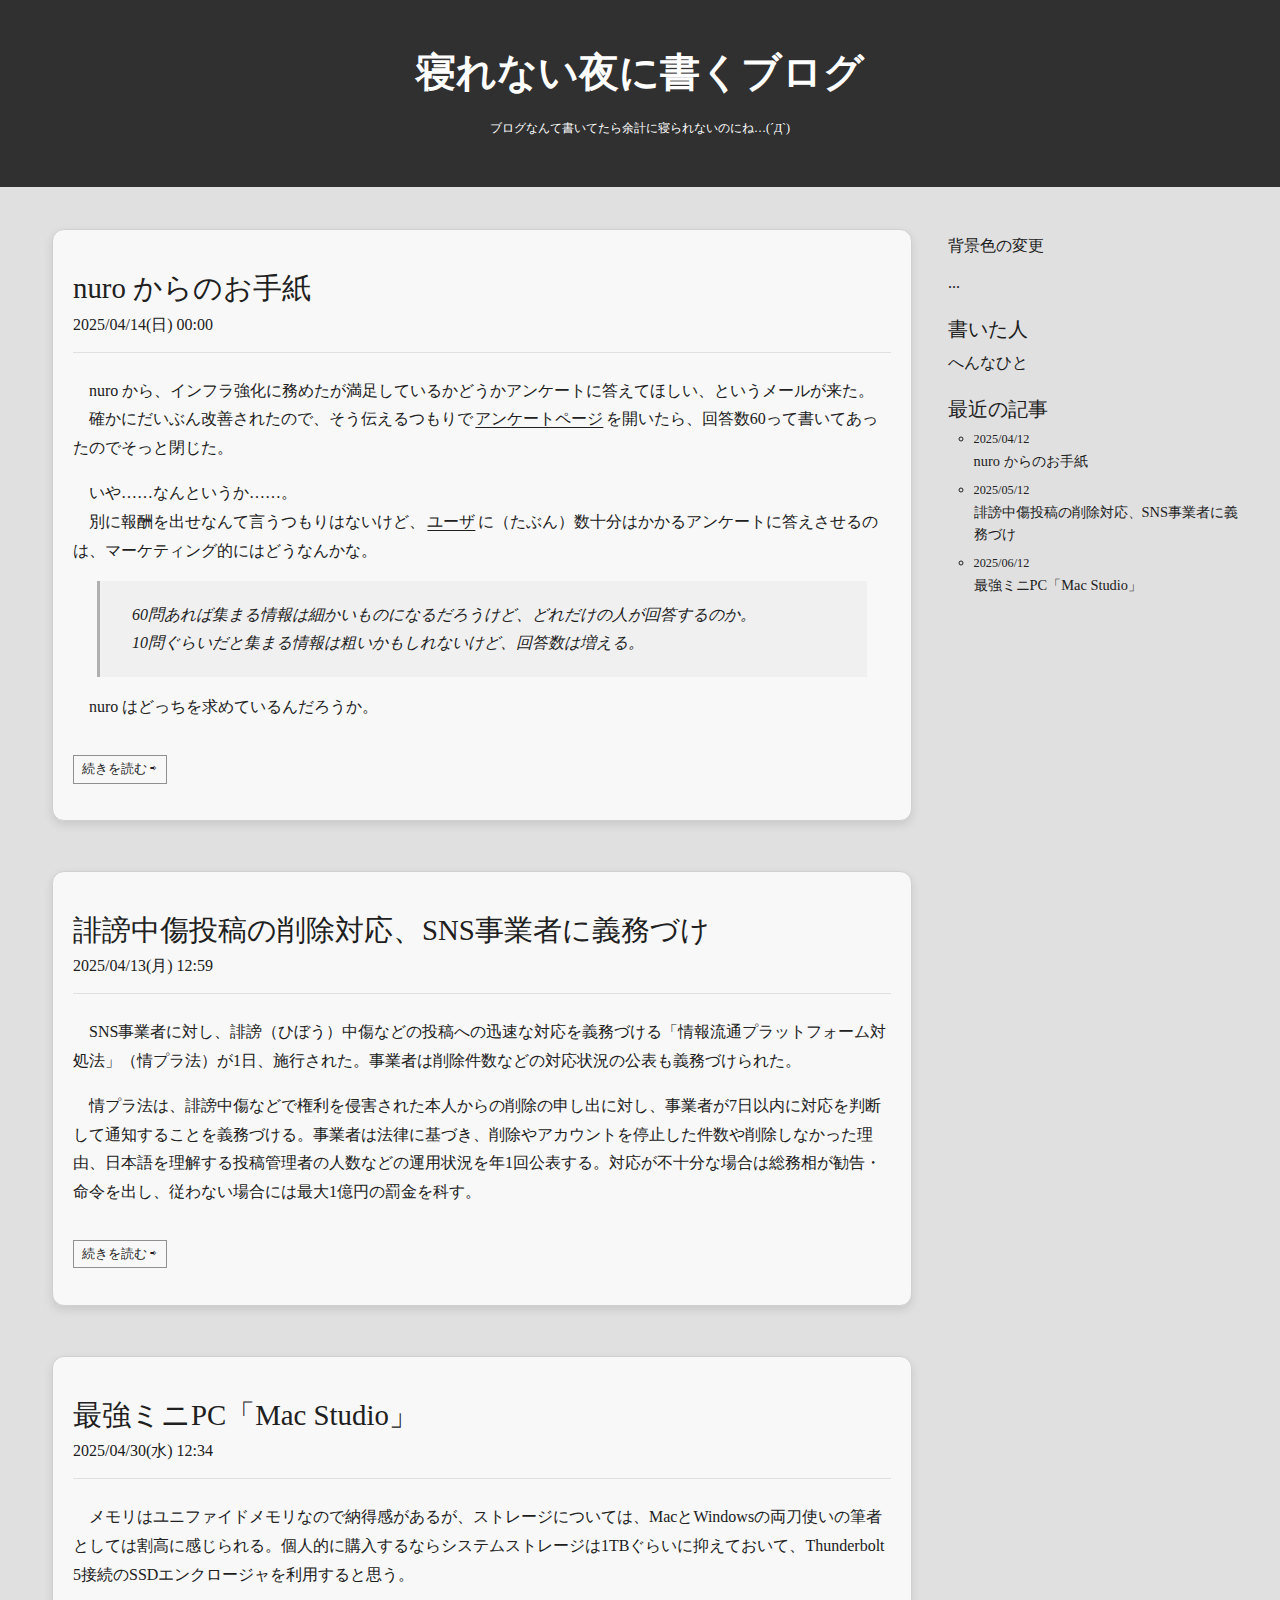
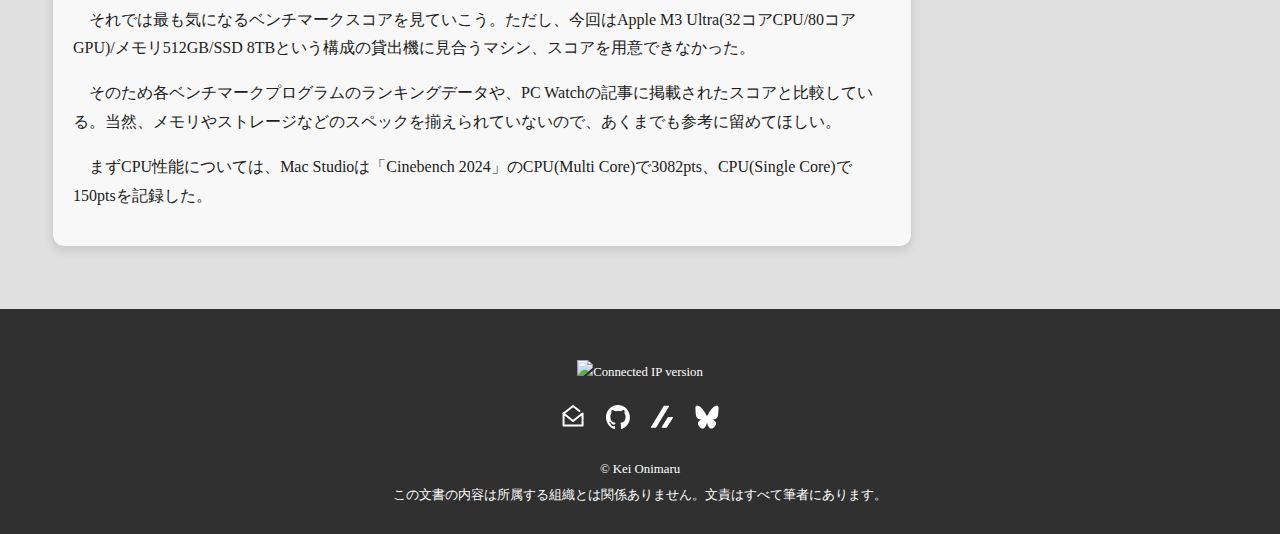
==== www-example/index.html @ 1ed9828e "re-arrange sample files" ====
<!DOCTYPE html>
<html lang="ja">

<head>
    <meta charset="utf-8">
    <meta name="viewport" content="width=device-width,initial-scale=1">
    <title>眠れない夜に書くブログ</title>
    <link rel="stylesheet" href="css/sample.css">
</head>

<body>
    <header>
        <h1>寝れない夜に書くブログ</h1>
        <p>ブログなんて書いてたら余計に寝られないのにね…(´Д`)</p>
    </header>
    
    <main>
        <section class="articles">
            <article>
                <h2><a href="/test1.html">nuro からのお手紙</a></h2>
                <p class="article-datetime">2025/04/14(日) 00:00</p>
                <p>　nuro から、インフラ強化に務めたが満足しているかどうかアンケートに答えてほしい、というメールが来た。<br>
                　確かにだいぶん改善されたので、そう伝えるつもりで<a href="hoge">アンケートページ</a>を開いたら、回答数60って書いてあったのでそっと閉じた。</p>
                <p>　いや……なんというか……。<br>
                　別に報酬を出せなんて言うつもりはないけど、<a href="/">ユーザ</a>に（たぶん）数十分はかかるアンケートに答えさせるのは、マーケティング的にはどうなんかな。</p>
                <blockquote>
                    <p>　60問あれば集まる情報は細かいものになるだろうけど、どれだけの人が回答するのか。<br>
                    　10問ぐらいだと集まる情報は粗いかもしれないけど、回答数は増える。</p>
                </blockquote>
                <p>　nuro はどっちを求めているんだろうか。</p>
                <p class="continue"><span><a href="/">続きを読む &#x21E8</a></span></p>
            </article>
            <article>
                <h2><a href="/">誹謗中傷投稿の削除対応、SNS事業者に義務づけ</a></h2>
                <p class="article-datetime">2025/04/13(月) 12:59</p>
                <p>　SNS事業者に対し、誹謗（ひぼう）中傷などの投稿への迅速な対応を義務づける「情報流通プラットフォーム対処法」（情プラ法）が1日、施行された。事業者は削除件数などの対応状況の公表も義務づけられた。</p>
                <p>　情プラ法は、誹謗中傷などで権利を侵害された本人からの削除の申し出に対し、事業者が7日以内に対応を判断して通知することを義務づける。事業者は法律に基づき、削除やアカウントを停止した件数や削除しなかった理由、日本語を理解する投稿管理者の人数などの運用状況を年1回公表する。対応が不十分な場合は総務相が勧告・命令を出し、従わない場合には最大1億円の罰金を科す。</p>
                <p class="continue"><span><a href="mogmog">続きを読む &#x21E8</a></span></p>
            </article>
            <article>
                <h2><a href="/">最強ミニPC「Mac Studio」</a></h2>
                <p class="article-datetime">2025/04/30(水) 12:34</p>
                <p>　メモリはユニファイドメモリなので納得感があるが、ストレージについては、MacとWindowsの両刀使いの筆者としては割高に感じられる。個人的に購入するならシステムストレージは1TBぐらいに抑えておいて、Thunderbolt
                5接続のSSDエンクロージャを利用すると思う。</p>
                <p>　それでは最も気になるベンチマークスコアを見ていこう。ただし、今回はApple M3 Ultra(32コアCPU/80コアGPU)/メモリ512GB/SSD 8TBという構成の貸出機に見合うマシン、スコアを用意できなかった。</p>
                <p>　そのため各ベンチマークプログラムのランキングデータや、PC Watchの記事に掲載されたスコアと比較している。当然、メモリやストレージなどのスペックを揃えられていないので、あくまでも参考に留めてほしい。</p>
                <p>　まずCPU性能については、Mac Studioは「Cinebench 2024」のCPU(Multi Core)で3082pts、CPU(Single Core)で150ptsを記録した。</p>
            </article>
        </section>

        <aside>
            <h2 class="color-switch">背景色の変更</h2>
            <div>
                <p>...</p>
            </div>
            <h2>書いた人</h2>
            <div>
                <p>へんなひと</p>
            </div>
            <h2>最近の記事</h2>
            <ol>
                <li type="circle"><a href="/test1.html"><span class="posted-date">2025/04/12</span><br>nuro からのお手紙</a></li>
                <li type="circle"><a href="/test2.html"><span class="posted-date">2025/05/12</span><br>誹謗中傷投稿の削除対応、SNS事業者に義務づけ</a></li>
                <li type="circle"><a href="/test3.html"><span class="posted-date">2025/06/12</span><br>最強ミニPC「Mac Studio」</a></li>
            </ol>
        </aside>
    </main>
    
    <footer>
        <div class="ip-version-banner"><img src="img/connected/via.webp" alt="Connected IP version"></div>
        <ul class="navigation-list">
            <li><a href="mailto:nemui@keioni.com"><img src="image/icon/mail-icon.svg" alt="Icon for E-mail"></a></li>
            <li><a href="https://github.com/keioni"><img src="image/icon/github-mark-white.svg" alt="Icon for my GitHub link"></a></li>
            <li><a href="https://zenn.dev/keioni"><img src="image/icon/zenn-logo-only.svg" alt="Icon for my Zenn link"></a></li>
            <li><a href="https://bsky.app/profile/nekofirst.life"><img src="image/icon/bluesky-icon.svg" alt="Icon for my Bluesky link"></a></li>
        </ul>
        <p><span id="copyright">&copy; Kei Onimaru</span><br>
            この文書の内容は所属する組織とは関係ありません。文責はすべて筆者にあります。</p>
    </footer>

    <script src="color-switch.js" defer></script>
</body>

</html>
---- www-example/css/sample.css ----
:root {
    color-scheme: light dark;
    --header-footer-text-color: #ffffff;
    --header-footer-background-color: #303030;
    --link-hover-color: #ff0000;

    --normal-text-color: #202020;
    --normal-background-color: #e0e0e0;

    --article-card-background-color: #f8f8f8;

    --link-visited-color: #a0a0a0;

    --date-article-separator-color: #e0e0e0;
    --continue-border-color: #909090;

    --blockquote-left-border-color: #b0b0b0;
    --blockquote-background-color: #f0f0f0;
}

/* @media (prefers-color-scheme: dark) {
    :root {
        --normal-text-color: #e0e0e0;
        --normal-background-color: #202020;
    
        --article-card-background-color: #303030;
    
        --link-visited-color: #909090;
    
        --date-article-separator-color: #505050;
        --continue-border-color: #909090;

        --blockquote-left-border-color: #808080;
        --blockquote-background-color: #383838;

        --navigation-icon-color: #e0e0e0;
    }
} */


body {
    /* font-family: 'IBM Plex Sans JP', 'Hiragino Kaku Gothic ProN', 'Meiryo', 'Arial', sans-serif; */
    /* font-family: 'IBM Plex Sans JP'; */
    /* font-family: 'Hiragino Kaku Gothic ProN'; */
    /* font-family: 'Meiryo'; */
    line-height: 1.8em;
    margin: 0;
    padding: 0;
    box-sizing: border-box;
    color: var(--normal-text-color);
    background-color: var(--normal-background-color);
}


/*** link colors ***/
a {
    color: var(--normal-text-color);
    text-underline-offset: 0.2em;
}

a:visited {
    color: var(--link-visited-color);
}

a:hover {
    color: var(--link-hover-color);
}

aside a {
    text-decoration: none;
}

header {
    color: var(--header-footer-text-color);
    background: var(--header-footer-background-color);
    text-align: center;
    padding: 2em 0 2em 0;
    margin: 0 auto 2em auto;
}

header h1 {
    font-size: 2.5em;
}

header p {
    font-size: 0.75em;
}

main {
    display: flex;
    flex-wrap: wrap;
    flex-direction: row;
    justify-content: space-between;
    margin-left: 2em;
    margin-right: 2em;
    padding: 0;
}

.articles {
    display: flex;
    flex-direction: column;
    gap: 30px;
    flex: 3;
    padding: 0;

}


/*** article ***/
article {
    background-color: var(--article-card-background-color);
    padding: 20px;
    margin: 10px 20px;
    box-shadow: 0 4px 10px rgba(0, 0, 0, 0.1);
    border-radius: 12px;
    border-style: solid;
    border-width: 1px;
    border-color: #d0d0d0;
}

article h2 {
    font-size: 1.8em;
    font-weight: normal;
}

article h2 a {
    text-decoration: none;
}

article h2 a:visited {
    color: var(--normal-text-color);
}

article h2 a:hover {
    color: var(--link-hover-color);
}

article p a {
    margin: auto 0.15em auto 0.15em;
}

article p.article-datetime {
    margin-top: -1em;
    margin-bottom: 1.5em;
    padding-bottom: 0.75em;
    border-bottom: 1px solid;
    border-block-end-color: var(--date-article-separator-color);
}

article p.continue {
    margin-top: 2em;
}

article p.continue span {
    padding: 0.5em;
    font-size: 0.8em;
    border: solid 1px var(--continue-border-color);
}

article p.continue a {
    color: var(--normal-text-color);
    text-decoration: none;
}

article blockquote {
    margin: auto 1.5em auto 1.5em;
    padding: 0.2em 1em 0.2em 1em;
    border-left: 3px solid var(--blockquote-left-border-color);
    background-color: var(--blockquote-background-color);
    font-style: italic;
}


/*** side menu ***/
aside {
    flex: 1;
    order: 2;
    margin-left: 1em;
    background: none;
    padding: 0;
    border-radius: 0;
    box-shadow: none;
    border: none;
}

aside h2 {
    font-size: 1.25em;
    font-weight: normal;
    margin-bottom: -0.5em;
}

aside h2.color-switch {
    font-weight: normal;
    font-size: 1em;
}

aside ol {
    margin-left: -1em;
    word-break: break-all;
    font-size: 0.9em;
    line-height: 1.5em;
}

aside li {
    margin-bottom: 0.5em;
}

aside li span.posted-date {
    font-size: 0.85em;
}

aside li a {
    text-decoration: none;
}


/*** footer ***/
footer {
    background: var(--header-footer-background-color);
    color: var(--header-footer-text-color);
    line-height: 2em;
    font-size: 0.8em;
    text-align: center;
    padding-top: 4em;
    padding-bottom: 1em;
    margin-top: 4em;
    width: 100%;
    min-width: 100%;
}

/*** I wish you use IPv6! ***/
footer div.ip-version-banner img {
    height: 24px;
}

footer ul.navigation-list {
    display: flex;
    justify-content: center;
    padding: 0;
    margin: 1.5em 0 1.5em 0;
}

footer ul.navigation-list li {
    display: inline;
    margin-left: 0.8em;
    margin-right: 0.8em;
}

footer ul.navigation-list img {
    width: 24px;
    height: 24px;
}


@media (max-width: 768px) {
    main {
        flex-direction: column;
    }

    .articles {
        flex-direction: column;
    }

    article {
        width: auto;
        margin: 10px;
    }

    aside {
        margin: 10px 0;
    }
}
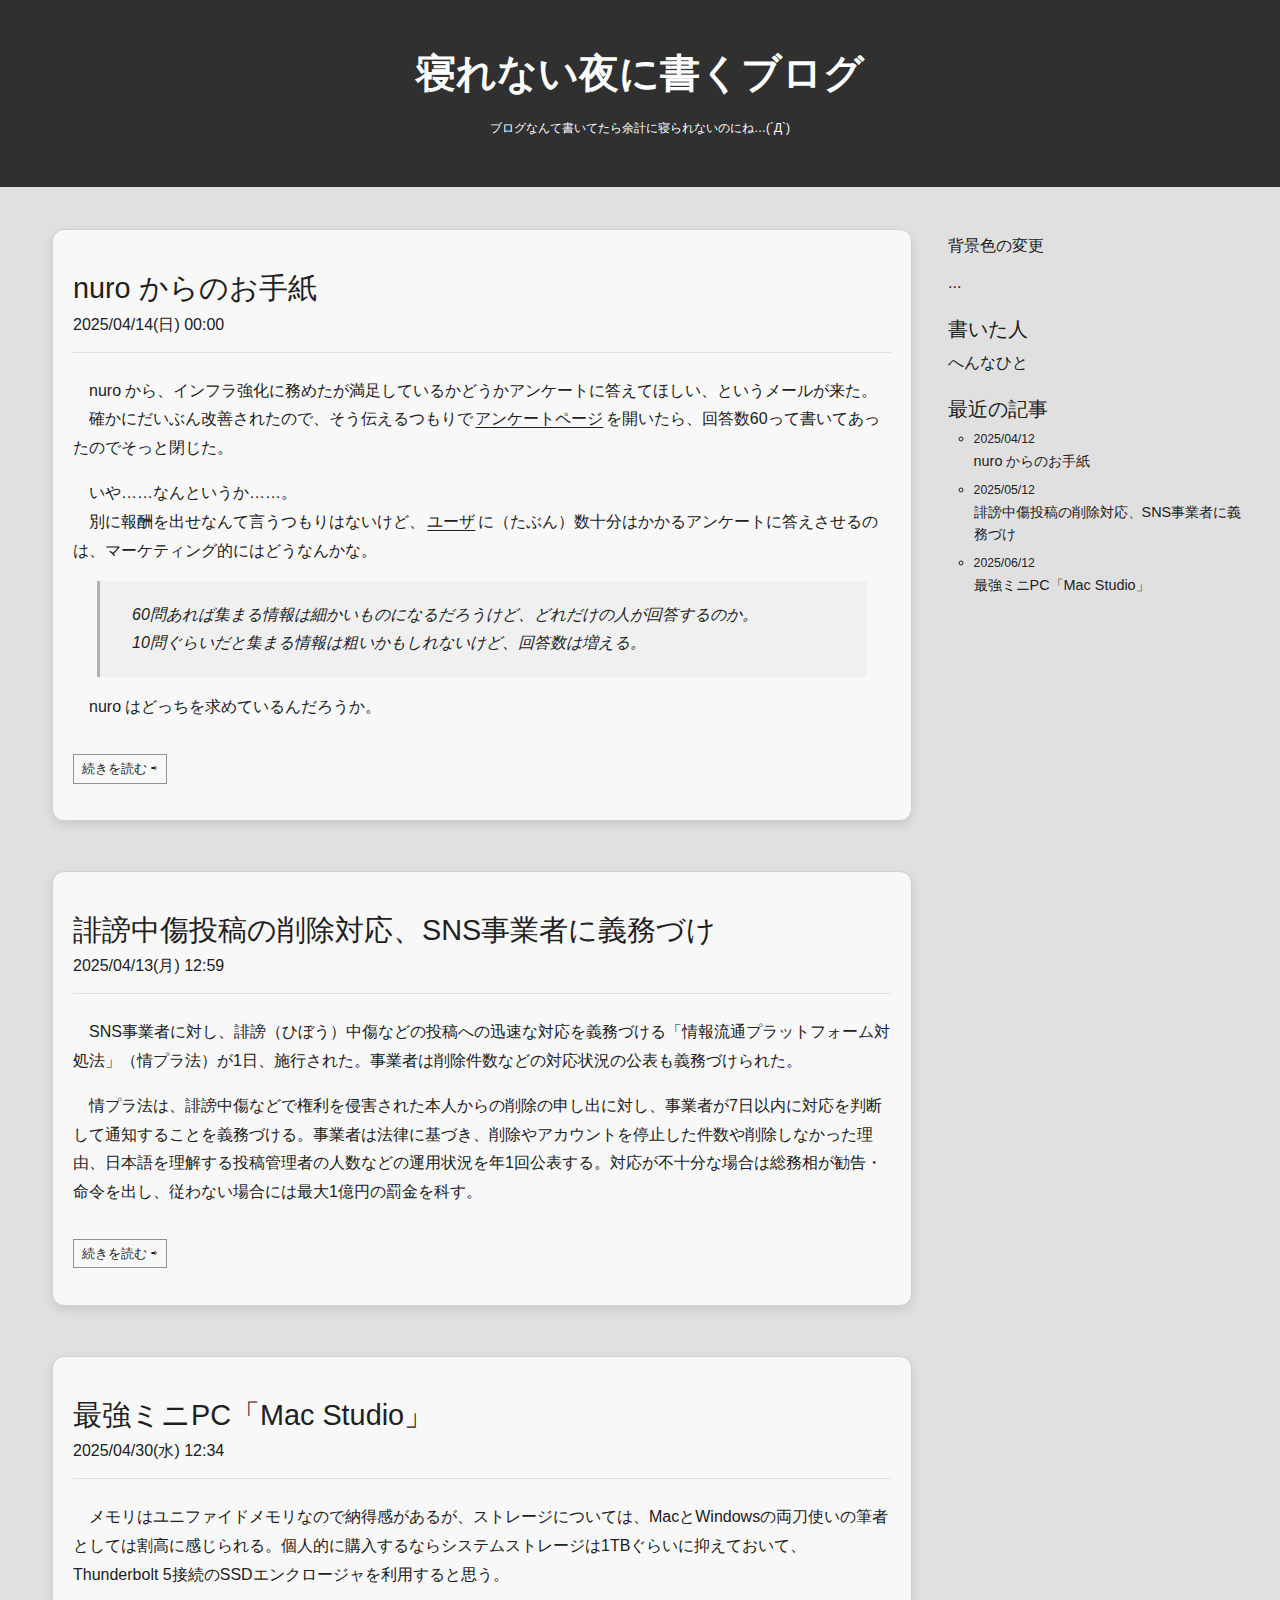
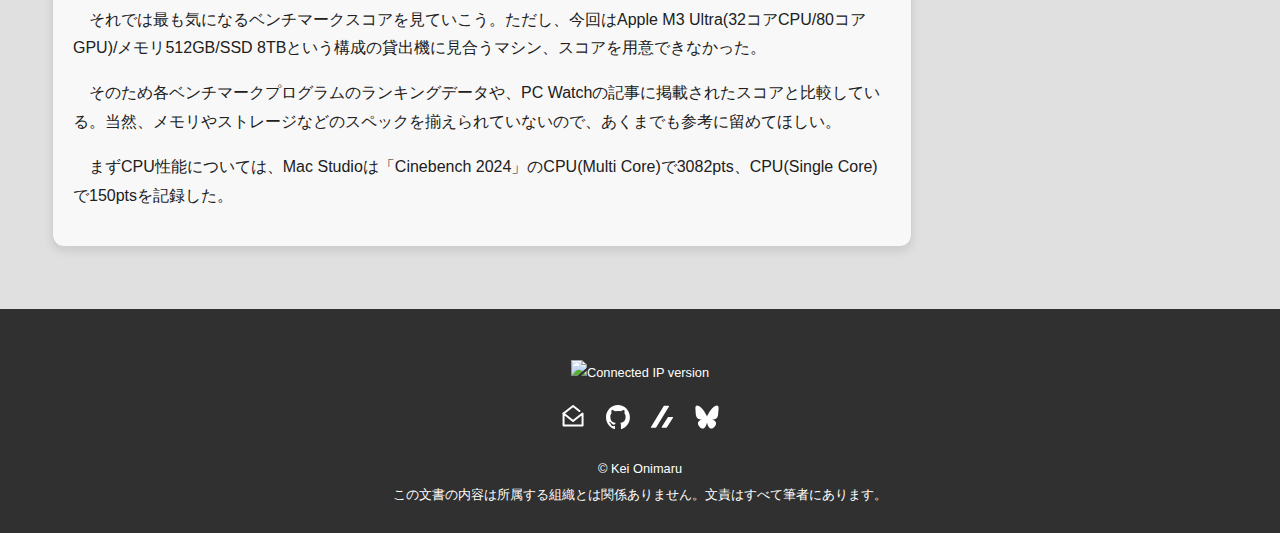
==== commit c0d3c513: "change name" ====
--- a/www-example/index.html
+++ b/www-example/index.html
@@ -28,14 +28,14 @@
                     　10問ぐらいだと集まる情報は粗いかもしれないけど、回答数は増える。</p>
                 </blockquote>
                 <p>　nuro はどっちを求めているんだろうか。</p>
-                <p class="continue"><span><a href="/">続きを読む &#x21E8</a></span></p>
+                <p class="read-more"><span><a href="/">続きを読む &#x21E8</a></span></p>
             </article>
             <article>
                 <h2><a href="/">誹謗中傷投稿の削除対応、SNS事業者に義務づけ</a></h2>
                 <p class="article-datetime">2025/04/13(月) 12:59</p>
                 <p>　SNS事業者に対し、誹謗（ひぼう）中傷などの投稿への迅速な対応を義務づける「情報流通プラットフォーム対処法」（情プラ法）が1日、施行された。事業者は削除件数などの対応状況の公表も義務づけられた。</p>
                 <p>　情プラ法は、誹謗中傷などで権利を侵害された本人からの削除の申し出に対し、事業者が7日以内に対応を判断して通知することを義務づける。事業者は法律に基づき、削除やアカウントを停止した件数や削除しなかった理由、日本語を理解する投稿管理者の人数などの運用状況を年1回公表する。対応が不十分な場合は総務相が勧告・命令を出し、従わない場合には最大1億円の罰金を科す。</p>
-                <p class="continue"><span><a href="mogmog">続きを読む &#x21E8</a></span></p>
+                <p class="read-more"><span><a href="mogmog">続きを読む &#x21E8</a></span></p>
             </article>
             <article>
                 <h2><a href="/">最強ミニPC「Mac Studio」</a></h2>
@@ -68,12 +68,12 @@
     
     <footer>
         <div class="ip-version-banner"><img src="img/connected/via.webp" alt="Connected IP version"></div>
-        <ul class="navigation-list">
+        <ol class="other-site-navigation">
             <li><a href="mailto:nemui@keioni.com"><img src="image/icon/mail-icon.svg" alt="Icon for E-mail"></a></li>
             <li><a href="https://github.com/keioni"><img src="image/icon/github-mark-white.svg" alt="Icon for my GitHub link"></a></li>
             <li><a href="https://zenn.dev/keioni"><img src="image/icon/zenn-logo-only.svg" alt="Icon for my Zenn link"></a></li>
             <li><a href="https://bsky.app/profile/nekofirst.life"><img src="image/icon/bluesky-icon.svg" alt="Icon for my Bluesky link"></a></li>
-        </ul>
+        </ol>
         <p><span id="copyright">&copy; Kei Onimaru</span><br>
             この文書の内容は所属する組織とは関係ありません。文責はすべて筆者にあります。</p>
     </footer>
--- a/www-example/css/sample.css
+++ b/www-example/css/sample.css
@@ -12,7 +12,7 @@
     --link-visited-color: #a0a0a0;
 
     --date-article-separator-color: #e0e0e0;
-    --continue-border-color: #909090;
+    --read-more-border-color: #909090;
 
     --blockquote-left-border-color: #b0b0b0;
     --blockquote-background-color: #f0f0f0;
@@ -28,7 +28,7 @@
         --link-visited-color: #909090;
     
         --date-article-separator-color: #505050;
-        --continue-border-color: #909090;
+        --read-more-border-color: #909090;
 
         --blockquote-left-border-color: #808080;
         --blockquote-background-color: #383838;
@@ -39,10 +39,7 @@
 
 
 body {
-    /* font-family: 'IBM Plex Sans JP', 'Hiragino Kaku Gothic ProN', 'Meiryo', 'Arial', sans-serif; */
-    /* font-family: 'IBM Plex Sans JP'; */
-    /* font-family: 'Hiragino Kaku Gothic ProN'; */
-    /* font-family: 'Meiryo'; */
+    font-family: 'IBM Plex Sans JP', sans-serif;
     line-height: 1.8em;
     margin: 0;
     padding: 0;
@@ -147,17 +144,17 @@
     border-block-end-color: var(--date-article-separator-color);
 }
 
-article p.continue {
+article p.read-more {
     margin-top: 2em;
 }
 
-article p.continue span {
+article p.read-more span {
     padding: 0.5em;
     font-size: 0.8em;
-    border: solid 1px var(--continue-border-color);
-}
-
-article p.continue a {
+    border: solid 1px var(--read-more-border-color);
+}
+
+article p.read-more a {
     color: var(--normal-text-color);
     text-decoration: none;
 }
@@ -233,20 +230,20 @@
     height: 24px;
 }
 
-footer ul.navigation-list {
+footer ol.other-site-navigation {
     display: flex;
     justify-content: center;
     padding: 0;
     margin: 1.5em 0 1.5em 0;
 }
 
-footer ul.navigation-list li {
+footer ol.other-site-navigation li {
     display: inline;
     margin-left: 0.8em;
     margin-right: 0.8em;
 }
 
-footer ul.navigation-list img {
+footer ol.other-site-navigation img {
     width: 24px;
     height: 24px;
 }
